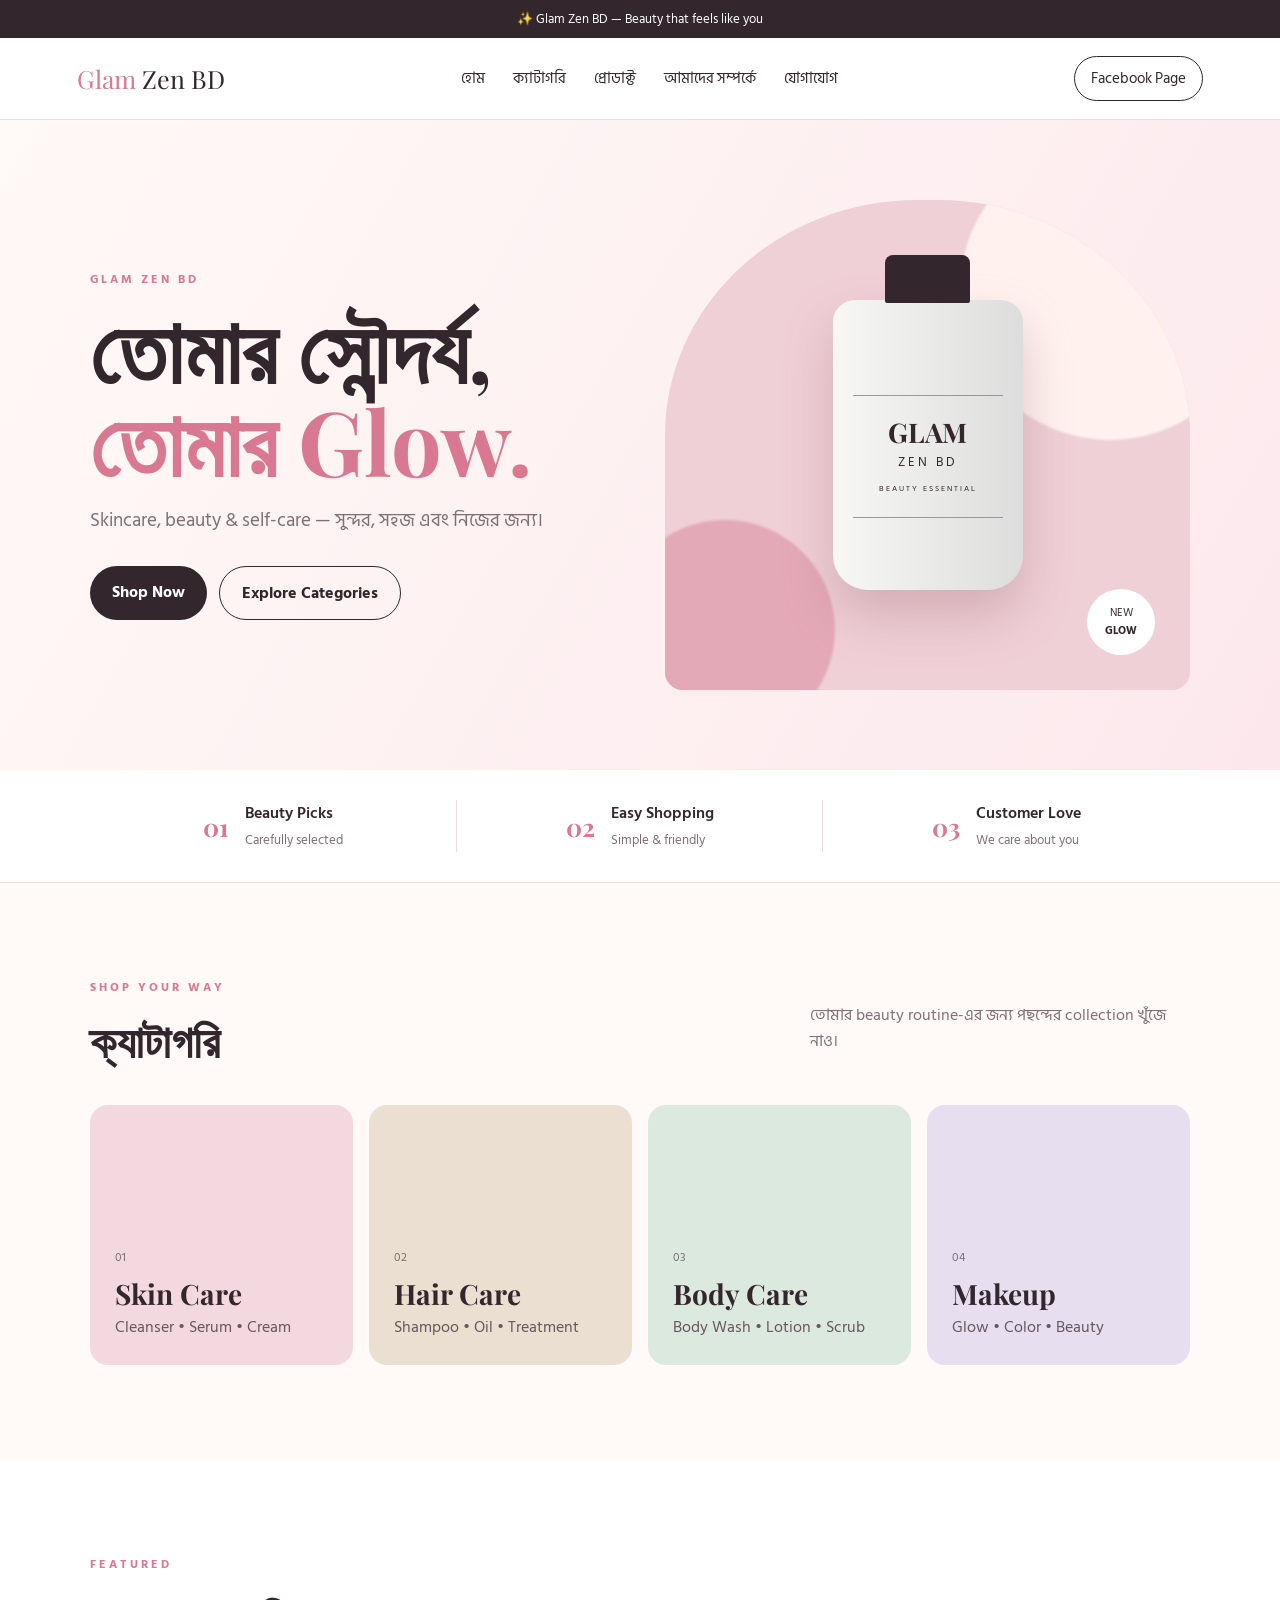
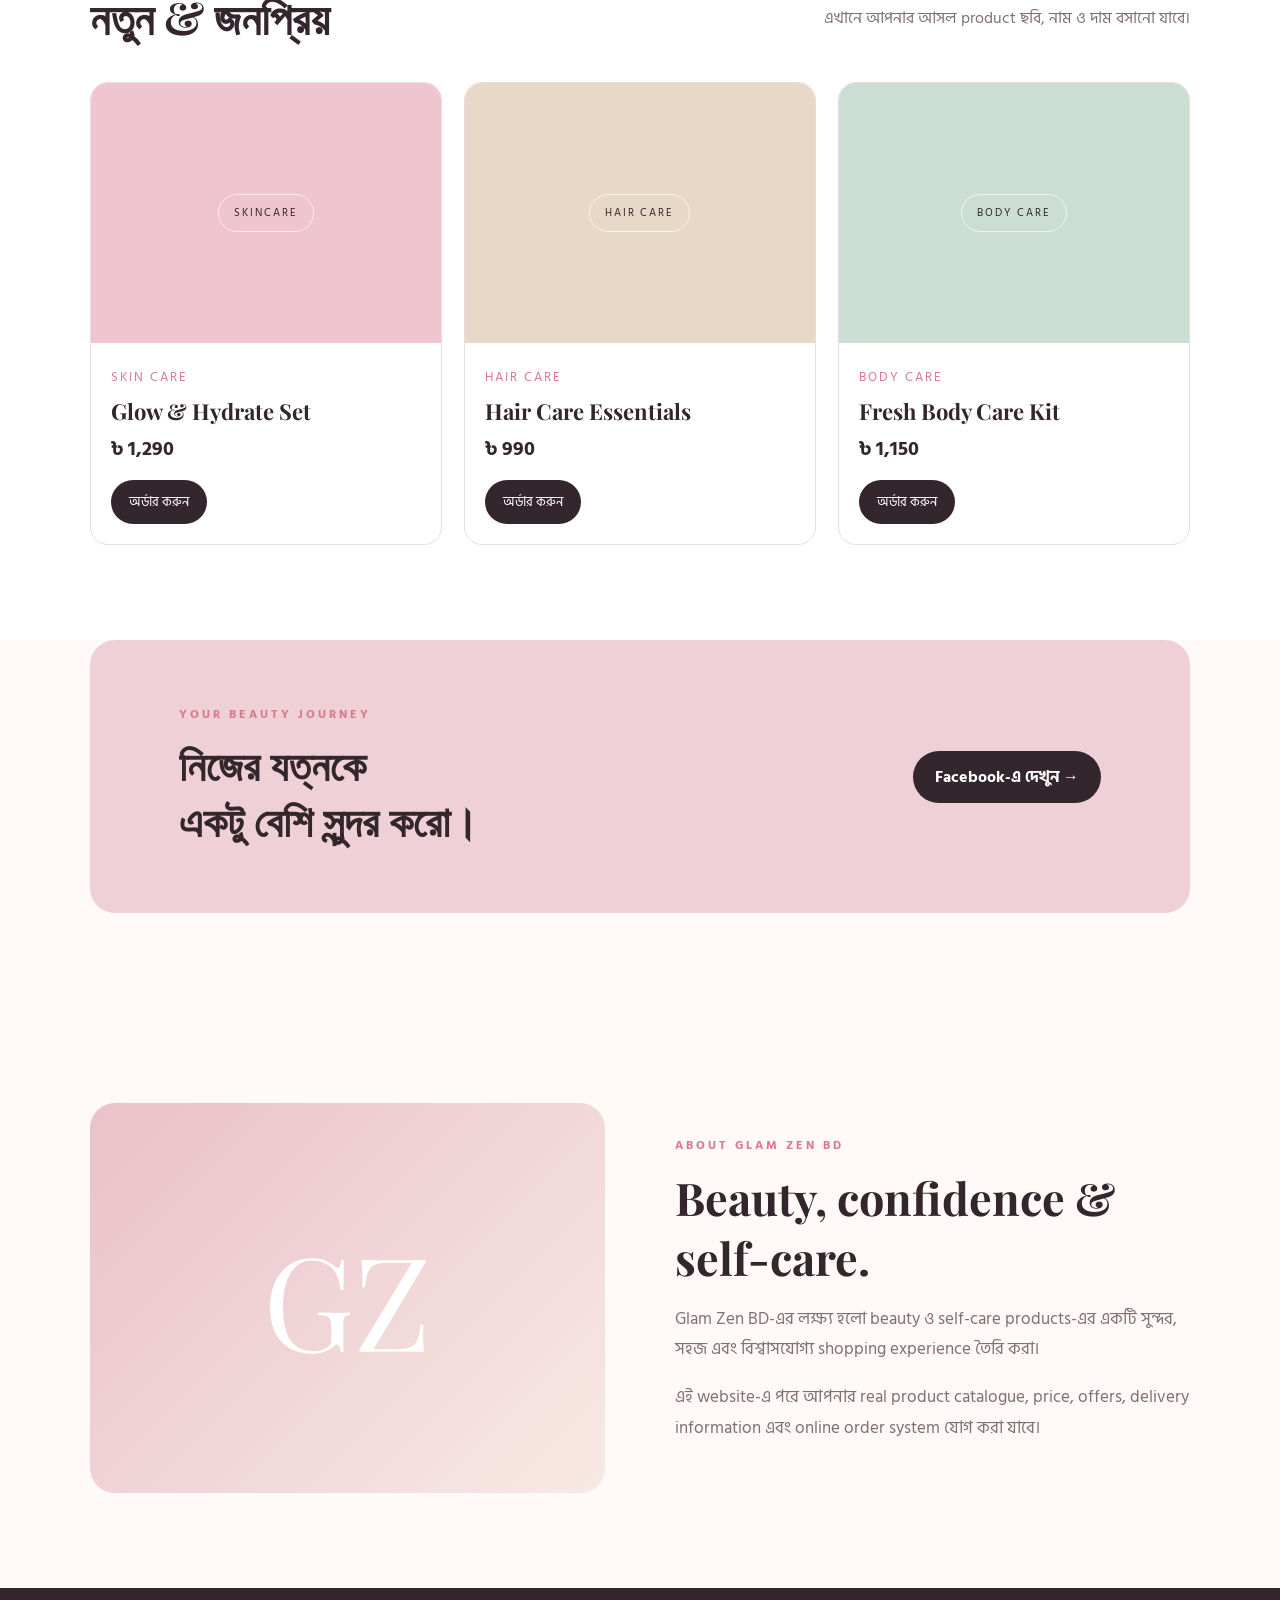
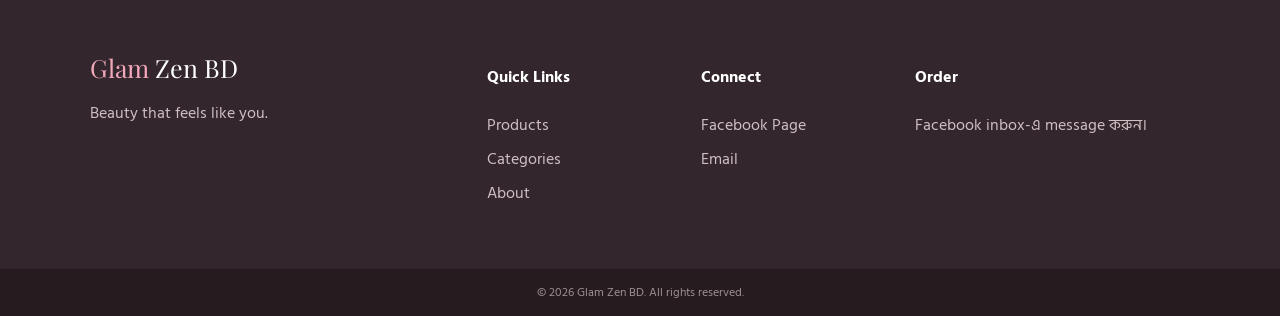
==== index.html @ 757be7c4 "Add files via upload" ====
<!doctype html>
<html lang="bn">
<head>
  <meta charset="utf-8">
  <meta name="viewport" content="width=device-width,initial-scale=1">
  <title>Glam Zen BD — Beauty & Skincare</title>
  <meta name="description" content="Glam Zen BD — আপনার সৌন্দর্য ও skincare-এর জন্য পছন্দের beauty destination.">
  <link rel="preconnect" href="https://fonts.googleapis.com">
  <link rel="preconnect" href="https://fonts.gstatic.com" crossorigin>
  <link href="https://fonts.googleapis.com/css2?family=Hind+Siliguri:wght@400;500;600;700&family=Playfair+Display:wght@600;700&display=swap" rel="stylesheet">
  <link rel="stylesheet" href="styles.css">
</head>
<body>
  <div class="topbar">✨ Glam Zen BD — Beauty that feels like you</div>

  <header class="header">
    <a class="logo" href="#"><span>Glam</span> Zen BD</a>
    <nav>
      <a href="#home">হোম</a>
      <a href="#categories">ক্যাটাগরি</a>
      <a href="#products">প্রোডাক্ট</a>
      <a href="#about">আমাদের সম্পর্কে</a>
      <a href="#contact">যোগাযোগ</a>
    </nav>
    <a class="fb-btn" href="https://www.facebook.com/share/19KVYgXFED/" target="_blank" rel="noopener">Facebook Page</a>
  </header>

  <main id="home">
    <section class="hero">
      <div class="hero-copy">
        <p class="eyebrow">GLAM ZEN BD</p>
        <h1>তোমার সৌন্দর্য,<br><em>তোমার Glow.</em></h1>
        <p class="lead">Skincare, beauty & self-care — সুন্দর, সহজ এবং নিজের জন্য।</p>
        <div class="actions">
          <a class="primary" href="#products">Shop Now</a>
          <a class="secondary" href="#categories">Explore Categories</a>
        </div>
      </div>
      <div class="hero-card">
        <div class="orb orb1"></div><div class="orb orb2"></div>
        <div class="bottle">
          <div class="cap"></div>
          <div class="label"><b>GLAM</b><small>ZEN BD</small><span>BEAUTY ESSENTIAL</span></div>
        </div>
        <div class="hero-tag">NEW<br><b>GLOW</b></div>
      </div>
    </section>

    <section class="trust">
      <div><b>01</b><span>Beauty Picks<br><small>Carefully selected</small></span></div>
      <div><b>02</b><span>Easy Shopping<br><small>Simple & friendly</small></span></div>
      <div><b>03</b><span>Customer Love<br><small>We care about you</small></span></div>
    </section>

    <section id="categories" class="section">
      <div class="section-head">
        <div><p class="eyebrow">SHOP YOUR WAY</p><h2>ক্যাটাগরি</h2></div>
        <p>তোমার beauty routine-এর জন্য পছন্দের collection খুঁজে নাও।</p>
      </div>
      <div class="category-grid">
        <a class="category c1" href="#products"><span>01</span><h3>Skin Care</h3><p>Cleanser • Serum • Cream</p></a>
        <a class="category c2" href="#products"><span>02</span><h3>Hair Care</h3><p>Shampoo • Oil • Treatment</p></a>
        <a class="category c3" href="#products"><span>03</span><h3>Body Care</h3><p>Body Wash • Lotion • Scrub</p></a>
        <a class="category c4" href="#products"><span>04</span><h3>Makeup</h3><p>Glow • Color • Beauty</p></a>
      </div>
    </section>

    <section id="products" class="section products">
      <div class="section-head">
        <div><p class="eyebrow">FEATURED</p><h2>নতুন & জনপ্রিয়</h2></div>
        <p>এখানে আপনার আসল product ছবি, নাম ও দাম বসানো যাবে।</p>
      </div>
      <div class="product-grid">
        <article class="product"><div class="product-img pink"><span>SKINCARE</span></div><div class="product-info"><small>SKIN CARE</small><h3>Glow & Hydrate Set</h3><p>৳ 1,290</p><button onclick="order('Glow & Hydrate Set')">অর্ডার করুন</button></div></article>
        <article class="product"><div class="product-img beige"><span>HAIR CARE</span></div><div class="product-info"><small>HAIR CARE</small><h3>Hair Care Essentials</h3><p>৳ 990</p><button onclick="order('Hair Care Essentials')">অর্ডার করুন</button></div></article>
        <article class="product"><div class="product-img green"><span>BODY CARE</span></div><div class="product-info"><small>BODY CARE</small><h3>Fresh Body Care Kit</h3><p>৳ 1,150</p><button onclick="order('Fresh Body Care Kit')">অর্ডার করুন</button></div></article>
      </div>
    </section>

    <section class="banner">
      <div><p class="eyebrow">YOUR BEAUTY JOURNEY</p><h2>নিজের যত্নকে<br>একটু বেশি সুন্দর করো।</h2></div>
      <a class="primary" href="https://www.facebook.com/share/19KVYgXFED/" target="_blank" rel="noopener">Facebook-এ দেখুন →</a>
    </section>

    <section id="about" class="about section">
      <div class="about-art"><div>GZ</div></div>
      <div><p class="eyebrow">ABOUT GLAM ZEN BD</p><h2>Beauty, confidence & self-care.</h2><p>Glam Zen BD-এর লক্ষ্য হলো beauty ও self-care products-এর একটি সুন্দর, সহজ এবং বিশ্বাসযোগ্য shopping experience তৈরি করা।</p><p>এই website-এ পরে আপনার real product catalogue, price, offers, delivery information এবং online order system যোগ করা যাবে।</p></div>
    </section>
  </main>

  <footer id="contact">
    <div><a class="logo" href="#"><span>Glam</span> Zen BD</a><p>Beauty that feels like you.</p></div>
    <div><h4>Quick Links</h4><a href="#products">Products</a><a href="#categories">Categories</a><a href="#about">About</a></div>
    <div><h4>Connect</h4><a href="https://www.facebook.com/share/19KVYgXFED/" target="_blank" rel="noopener">Facebook Page</a><a href="mailto:hello@glamzenbd.com">Email</a></div>
    <div><h4>Order</h4><p>Facebook inbox-এ message করুন।</p></div>
  </footer>
  <div class="copyright">© 2026 Glam Zen BD. All rights reserved.</div>
  <script src="script.js"></script>
</body>
</html>
---- styles.css ----
:root{--ink:#33262c;--muted:#806f76;--cream:#fff9f7;--pink:#f4c9d2;--rose:#d87991;--line:#eadcdf;--white:#fff}*{box-sizing:border-box}html{scroll-behavior:smooth}body{margin:0;color:var(--ink);background:var(--cream);font-family:"Hind Siliguri",sans-serif}.topbar{background:#33262c;color:#fff;text-align:center;padding:8px;font-size:13px}.header{height:82px;display:flex;align-items:center;justify-content:space-between;padding:0 6%;background:#fff;border-bottom:1px solid var(--line);position:sticky;top:0;z-index:10}.logo{font-family:"Playfair Display",serif;font-size:25px;text-decoration:none;color:var(--ink)}.logo span{color:var(--rose)}nav{display:flex;gap:28px}nav a,.header .fb-btn{color:var(--ink);text-decoration:none;font-size:15px}.fb-btn{border:1px solid var(--ink);padding:9px 16px;border-radius:30px}.hero{min-height:650px;padding:70px 7%;display:grid;grid-template-columns:1fr 1fr;align-items:center;gap:50px;background:linear-gradient(120deg,#fff9f7,#fce8ec)}.eyebrow{letter-spacing:3px;font-size:12px;font-weight:700;color:var(--rose);margin:0 0 12px}.hero h1{font-family:"Playfair Display",serif;font-size:clamp(50px,7vw,90px);line-height:1.03;margin:0}.hero h1 em{color:var(--rose);font-style:normal}.lead{font-size:19px;color:var(--muted);max-width:500px}.actions{display:flex;gap:12px;margin-top:30px}.primary,.secondary{display:inline-block;padding:13px 22px;border-radius:30px;text-decoration:none;font-weight:700}.primary{background:var(--ink);color:#fff}.secondary{border:1px solid var(--ink);color:var(--ink)}.hero-card{height:490px;border-radius:48% 48% 18px 18px;background:#efd0d6;position:relative;overflow:hidden;display:flex;align-items:center;justify-content:center}.orb{position:absolute;border-radius:50%;filter:blur(1px)}.orb1{width:300px;height:300px;background:#fff2ee;top:-60px;right:-70px}.orb2{width:220px;height:220px;background:#e4a9b7;bottom:-50px;left:-50px}.bottle{width:190px;height:290px;border-radius:22px 22px 35px 35px;background:linear-gradient(90deg,#f7f7f4,#ddd);box-shadow:0 25px 50px #9c687155;position:relative;z-index:2}.cap{width:85px;height:48px;background:#33262c;border-radius:8px 8px 2px 2px;position:absolute;top:-45px;left:52px}.label{position:absolute;left:20px;right:20px;top:95px;text-align:center;border-top:1px solid #999;border-bottom:1px solid #999;padding:18px 5px}.label b{font-family:"Playfair Display";font-size:27px}.label small{display:block;letter-spacing:3px}.label span{font-size:8px;letter-spacing:2px}.hero-tag{position:absolute;bottom:35px;right:35px;background:#fff;padding:15px 18px;border-radius:50%;font-size:11px;text-align:center;z-index:3}.trust{display:grid;grid-template-columns:repeat(3,1fr);padding:30px 7%;background:#fff;border-bottom:1px solid var(--line)}.trust>div{display:flex;gap:16px;align-items:center;justify-content:center;border-right:1px solid var(--line)}.trust>div:last-child{border:0}.trust b{font-family:"Playfair Display";font-size:25px;color:var(--rose)}.trust span{font-weight:600}.trust small{color:var(--muted);font-weight:400}.section{padding:95px 7%}.section-head{display:flex;justify-content:space-between;align-items:end;margin-bottom:35px}.section-head h2,.about h2,.banner h2{font-family:"Playfair Display",serif;font-size:45px;margin:0}.section-head>p{max-width:380px;color:var(--muted)}.category-grid{display:grid;grid-template-columns:repeat(4,1fr);gap:16px}.category{height:260px;padding:25px;text-decoration:none;color:var(--ink);display:flex;flex-direction:column;justify-content:end;border-radius:18px;overflow:hidden}.category span{font-size:12px;opacity:.6}.category h3{font-family:"Playfair Display";font-size:28px;margin:8px 0 2px}.category p{margin:0;color:#66575d}.c1{background:#f4d8df}.c2{background:#eadfd1}.c3{background:#dce9df}.c4{background:#e7dff0}.products{background:#fff}.product-grid{display:grid;grid-template-columns:repeat(3,1fr);gap:22px}.product{border:1px solid var(--line);border-radius:18px;overflow:hidden;background:#fff}.product-img{height:260px;display:flex;align-items:center;justify-content:center}.product-img span{border:1px solid #ffffffaa;padding:9px 15px;border-radius:30px;letter-spacing:2px;font-size:11px}.pink{background:#efc5cf}.beige{background:#e7d8c7}.green{background:#cbded3}.product-info{padding:20px}.product-info small{color:var(--rose);letter-spacing:2px}.product-info h3{font-family:"Playfair Display";font-size:22px;margin:7px 0}.product-info p{font-size:20px;font-weight:700;margin:5px 0 15px}.product button{border:0;background:var(--ink);color:#fff;padding:11px 18px;border-radius:25px;cursor:pointer;font-family:inherit}.banner{margin:0 7% 95px;padding:65px 7%;border-radius:25px;background:#efd0d6;display:flex;align-items:center;justify-content:space-between}.banner h2{font-size:42px}.about{display:grid;grid-template-columns:1fr 1fr;gap:70px;align-items:center}.about-art{height:390px;border-radius:25px;background:linear-gradient(135deg,#e9c1ca,#f8e9e4);display:grid;place-items:center}.about-art div{font-family:"Playfair Display";font-size:130px;color:#fff}.about p:not(.eyebrow){color:var(--muted);font-size:17px;line-height:1.8}footer{background:#33262c;color:#fff;padding:55px 7%;display:grid;grid-template-columns:2fr 1fr 1fr 1.5fr;gap:30px}footer .logo{color:#fff}footer .logo span{color:#f2a9ba}footer p{color:#cdbfc4}footer a{display:block;color:#cdbfc4;text-decoration:none;margin:8px 0}.copyright{background:#261c20;color:#9d8e94;text-align:center;padding:14px;font-size:12px}@media(max-width:850px){nav{display:none}.header{padding:0 5%}.hero{grid-template-columns:1fr;padding:55px 6%}.hero-card{height:360px}.trust{grid-template-columns:1fr;gap:18px}.trust>div{border:0}.category-grid{grid-template-columns:1fr 1fr}.product-grid,.about{grid-template-columns:1fr}.section{padding:65px 6%}.section-head,.banner{display:block}.banner .primary{margin-top:25px}footer{grid-template-columns:1fr 1fr}.fb-btn{font-size:12px;padding:7px 11px}.hero h1{font-size:56px}}@media(max-width:500px){.category-grid{grid-template-columns:1fr}.hero-card{height:320px}.bottle{transform:scale(.8)}footer{grid-template-columns:1fr}.section-head h2{font-size:36px}}
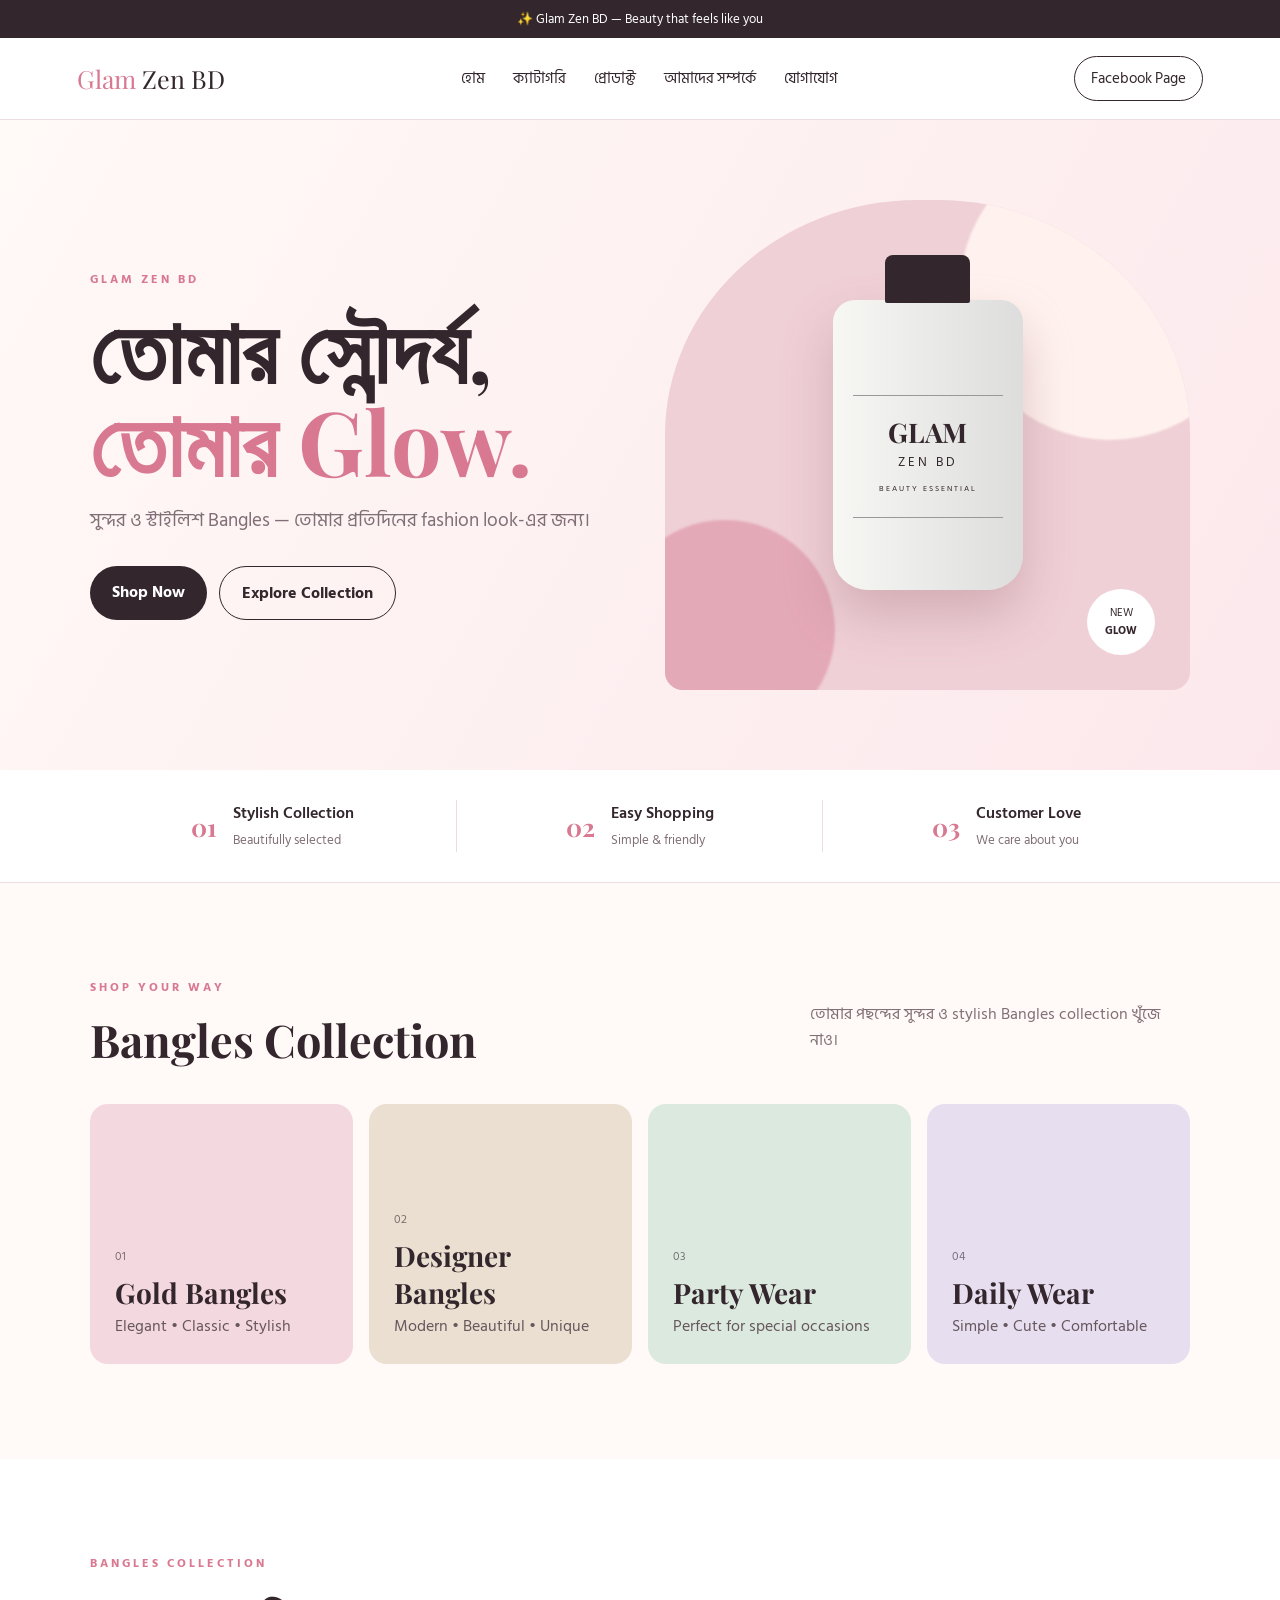
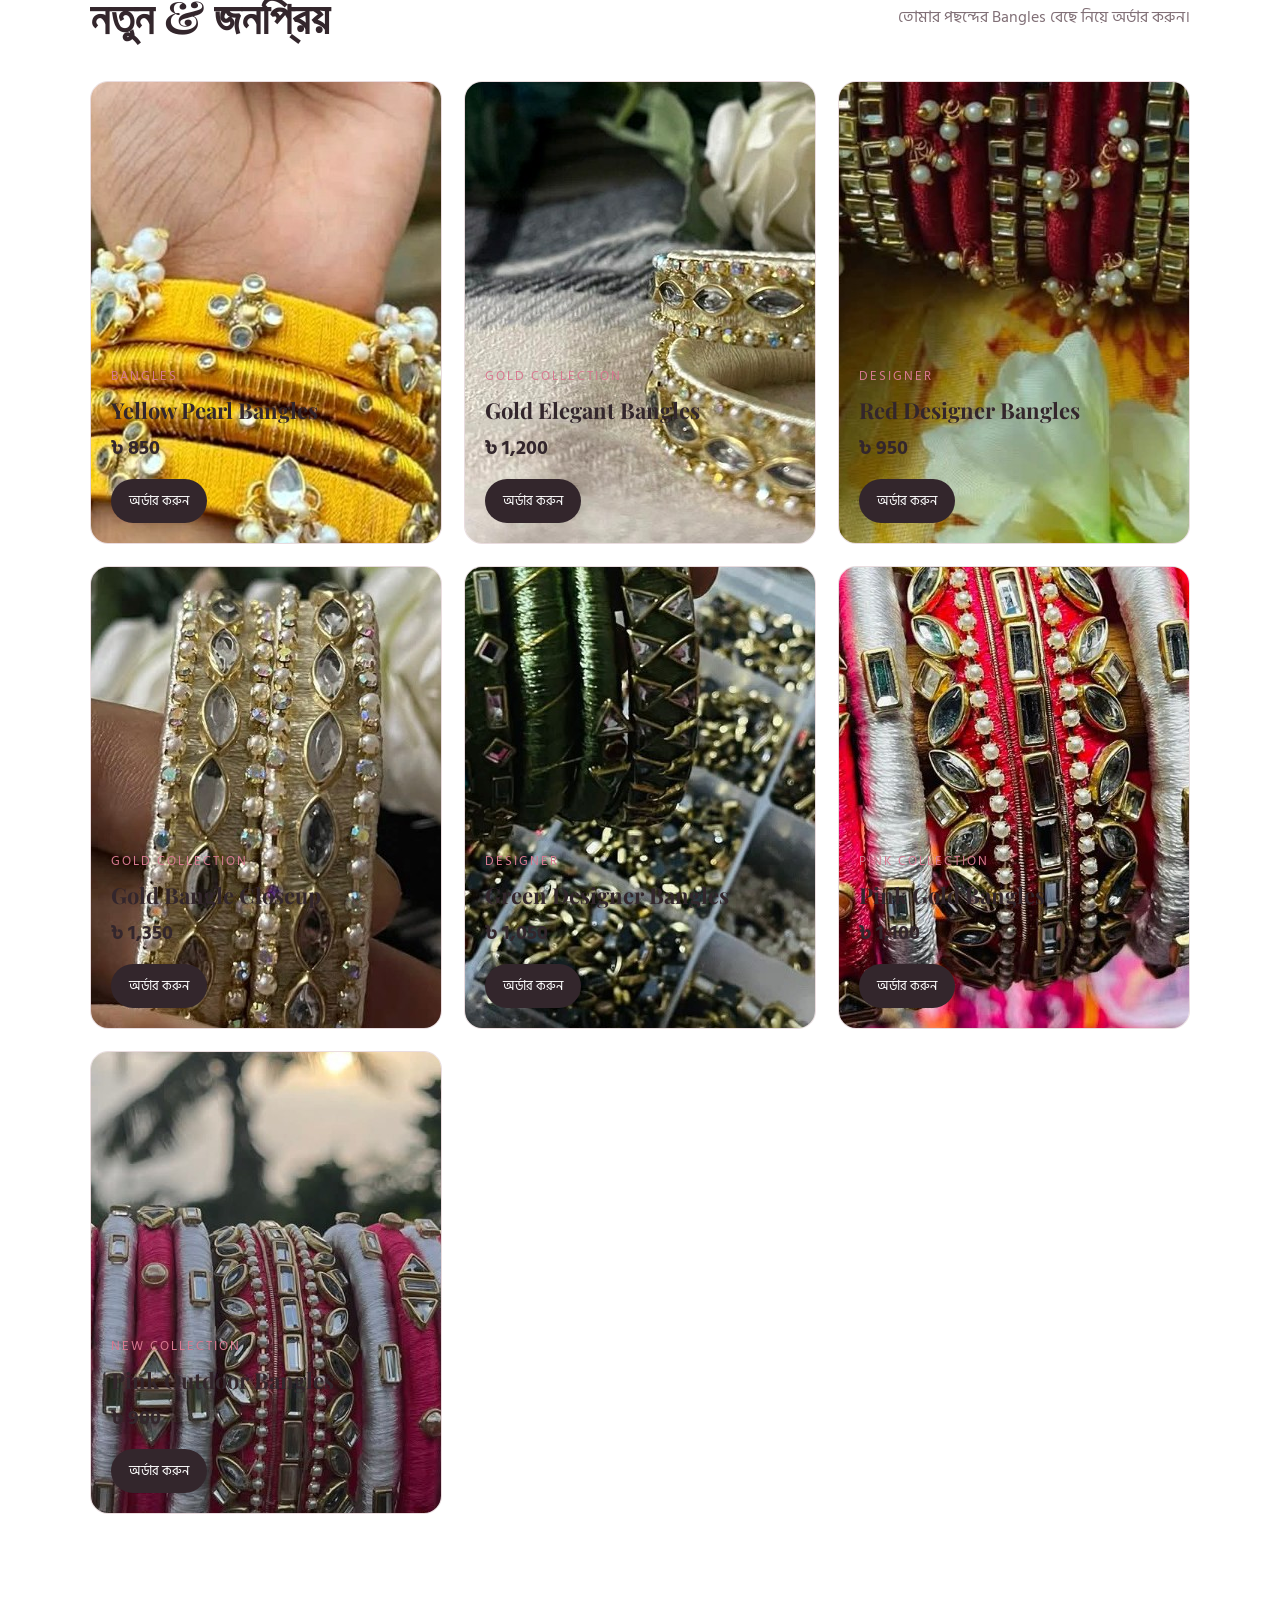
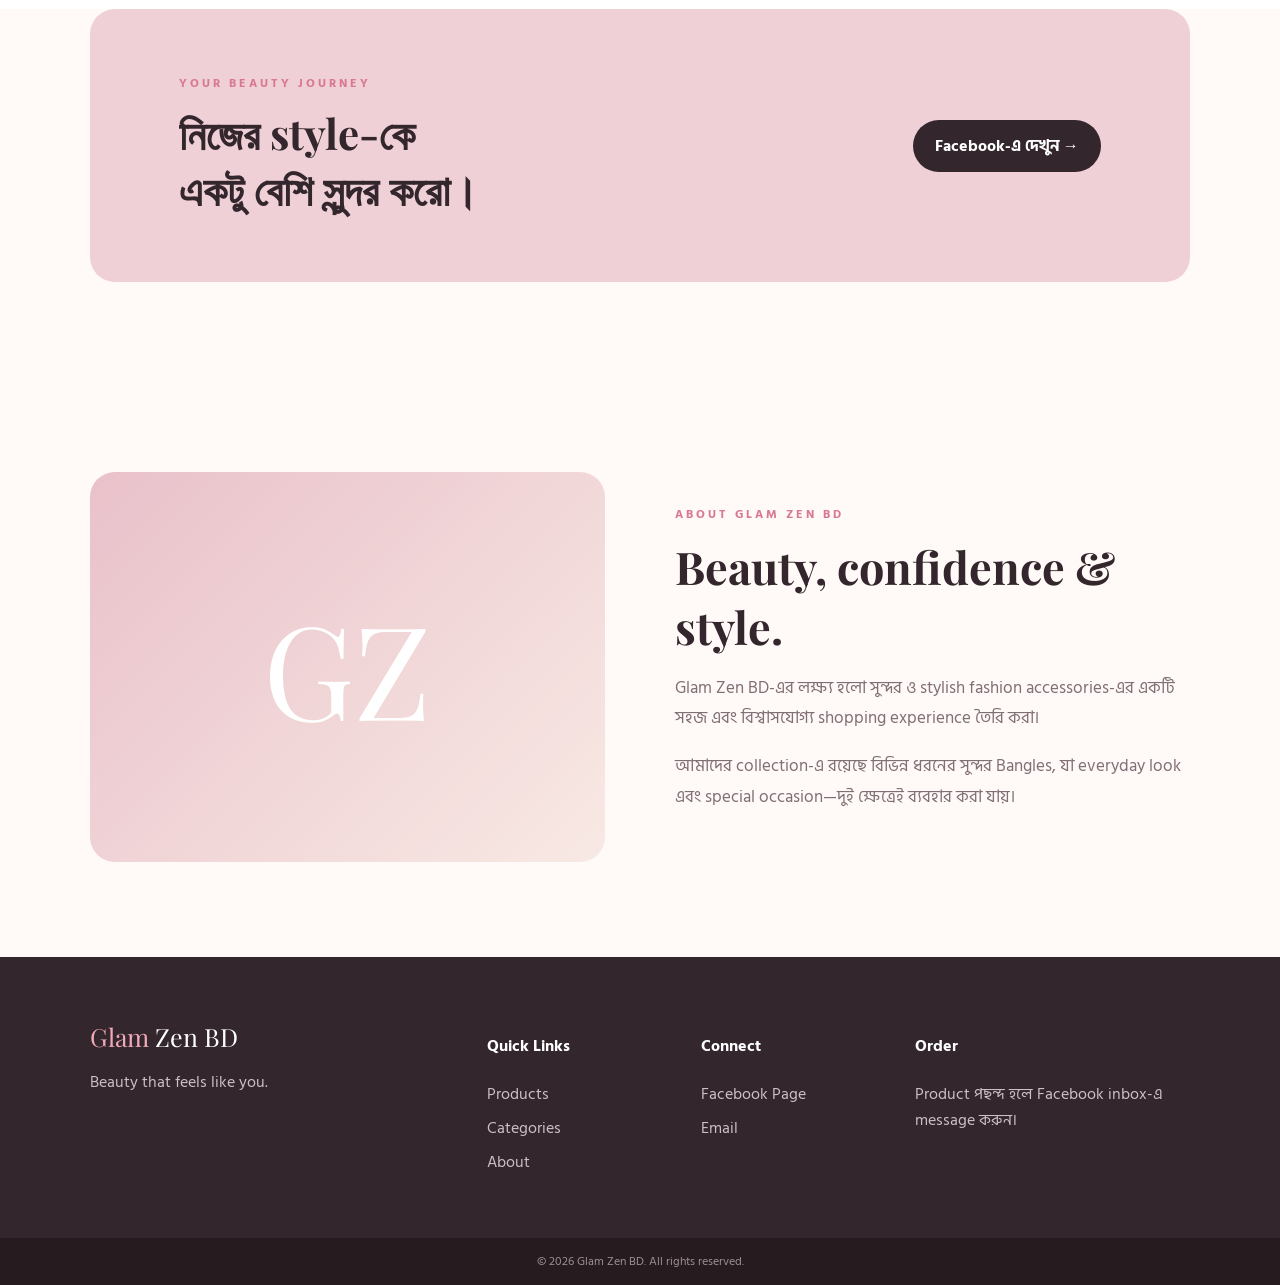
==== commit 567fa007: "Update index.html Add Bangles products" ====
--- a/index.html
+++ b/index.html
@@ -3,18 +3,31 @@
 <head>
   <meta charset="utf-8">
   <meta name="viewport" content="width=device-width,initial-scale=1">
-  <title>Glam Zen BD — Beauty & Skincare</title>
-  <meta name="description" content="Glam Zen BD — আপনার সৌন্দর্য ও skincare-এর জন্য পছন্দের beauty destination.">
+
+  <title>Glam Zen BD — Bangles Collection</title>
+
+  <meta name="description" content="Glam Zen BD — সুন্দর ও স্টাইলিশ Bangles collection.">
+
   <link rel="preconnect" href="https://fonts.googleapis.com">
   <link rel="preconnect" href="https://fonts.gstatic.com" crossorigin>
+
   <link href="https://fonts.googleapis.com/css2?family=Hind+Siliguri:wght@400;500;600;700&family=Playfair+Display:wght@600;700&display=swap" rel="stylesheet">
+
   <link rel="stylesheet" href="styles.css">
 </head>
+
 <body>
-  <div class="topbar">✨ Glam Zen BD — Beauty that feels like you</div>
+
+  <div class="topbar">
+    ✨ Glam Zen BD — Beauty that feels like you
+  </div>
 
   <header class="header">
-    <a class="logo" href="#"><span>Glam</span> Zen BD</a>
+
+    <a class="logo" href="#home">
+      <span>Glam</span> Zen BD
+    </a>
+
     <nav>
       <a href="#home">হোম</a>
       <a href="#categories">ক্যাটাগরি</a>
@@ -22,79 +35,579 @@
       <a href="#about">আমাদের সম্পর্কে</a>
       <a href="#contact">যোগাযোগ</a>
     </nav>
-    <a class="fb-btn" href="https://www.facebook.com/share/19KVYgXFED/" target="_blank" rel="noopener">Facebook Page</a>
+
+    <a
+      class="fb-btn"
+      href="https://www.facebook.com/share/19KVYgXFED/"
+      target="_blank"
+      rel="noopener">
+      Facebook Page
+    </a>
+
   </header>
 
+
   <main id="home">
+
+    <!-- HERO -->
+
     <section class="hero">
+
       <div class="hero-copy">
-        <p class="eyebrow">GLAM ZEN BD</p>
-        <h1>তোমার সৌন্দর্য,<br><em>তোমার Glow.</em></h1>
-        <p class="lead">Skincare, beauty & self-care — সুন্দর, সহজ এবং নিজের জন্য।</p>
+
+        <p class="eyebrow">
+          GLAM ZEN BD
+        </p>
+
+        <h1>
+          তোমার সৌন্দর্য,<br>
+          <em>তোমার Glow.</em>
+        </h1>
+
+        <p class="lead">
+          সুন্দর ও স্টাইলিশ Bangles — তোমার প্রতিদিনের
+          fashion look-এর জন্য।
+        </p>
+
         <div class="actions">
-          <a class="primary" href="#products">Shop Now</a>
-          <a class="secondary" href="#categories">Explore Categories</a>
+
+          <a class="primary" href="#products">
+            Shop Now
+          </a>
+
+          <a class="secondary" href="#categories">
+            Explore Collection
+          </a>
+
         </div>
-      </div>
+
+      </div>
+
+
       <div class="hero-card">
-        <div class="orb orb1"></div><div class="orb orb2"></div>
+
+        <div class="orb orb1"></div>
+        <div class="orb orb2"></div>
+
         <div class="bottle">
+
           <div class="cap"></div>
-          <div class="label"><b>GLAM</b><small>ZEN BD</small><span>BEAUTY ESSENTIAL</span></div>
+
+          <div class="label">
+            <b>GLAM</b>
+            <small>ZEN BD</small>
+            <span>BEAUTY ESSENTIAL</span>
+          </div>
+
         </div>
-        <div class="hero-tag">NEW<br><b>GLOW</b></div>
-      </div>
+
+        <div class="hero-tag">
+          NEW<br>
+          <b>GLOW</b>
+        </div>
+
+      </div>
+
     </section>
 
+
+    <!-- TRUST -->
+
     <section class="trust">
-      <div><b>01</b><span>Beauty Picks<br><small>Carefully selected</small></span></div>
-      <div><b>02</b><span>Easy Shopping<br><small>Simple & friendly</small></span></div>
-      <div><b>03</b><span>Customer Love<br><small>We care about you</small></span></div>
+
+      <div>
+        <b>01</b>
+        <span>
+          Stylish Collection<br>
+          <small>Beautifully selected</small>
+        </span>
+      </div>
+
+      <div>
+        <b>02</b>
+        <span>
+          Easy Shopping<br>
+          <small>Simple & friendly</small>
+        </span>
+      </div>
+
+      <div>
+        <b>03</b>
+        <span>
+          Customer Love<br>
+          <small>We care about you</small>
+        </span>
+      </div>
+
     </section>
 
+
+    <!-- CATEGORIES -->
+
     <section id="categories" class="section">
+
       <div class="section-head">
-        <div><p class="eyebrow">SHOP YOUR WAY</p><h2>ক্যাটাগরি</h2></div>
-        <p>তোমার beauty routine-এর জন্য পছন্দের collection খুঁজে নাও।</p>
-      </div>
+
+        <div>
+          <p class="eyebrow">
+            SHOP YOUR WAY
+          </p>
+
+          <h2>
+            Bangles Collection
+          </h2>
+        </div>
+
+        <p>
+          তোমার পছন্দের সুন্দর ও stylish Bangles
+          collection খুঁজে নাও।
+        </p>
+
+      </div>
+
+
       <div class="category-grid">
-        <a class="category c1" href="#products"><span>01</span><h3>Skin Care</h3><p>Cleanser • Serum • Cream</p></a>
-        <a class="category c2" href="#products"><span>02</span><h3>Hair Care</h3><p>Shampoo • Oil • Treatment</p></a>
-        <a class="category c3" href="#products"><span>03</span><h3>Body Care</h3><p>Body Wash • Lotion • Scrub</p></a>
-        <a class="category c4" href="#products"><span>04</span><h3>Makeup</h3><p>Glow • Color • Beauty</p></a>
-      </div>
+
+        <a class="category c1" href="#products">
+          <span>01</span>
+          <h3>Gold Bangles</h3>
+          <p>Elegant • Classic • Stylish</p>
+        </a>
+
+        <a class="category c2" href="#products">
+          <span>02</span>
+          <h3>Designer Bangles</h3>
+          <p>Modern • Beautiful • Unique</p>
+        </a>
+
+        <a class="category c3" href="#products">
+          <span>03</span>
+          <h3>Party Wear</h3>
+          <p>Perfect for special occasions</p>
+        </a>
+
+        <a class="category c4" href="#products">
+          <span>04</span>
+          <h3>Daily Wear</h3>
+          <p>Simple • Cute • Comfortable</p>
+        </a>
+
+      </div>
+
     </section>
 
+
+    <!-- PRODUCTS -->
+
     <section id="products" class="section products">
+
       <div class="section-head">
-        <div><p class="eyebrow">FEATURED</p><h2>নতুন & জনপ্রিয়</h2></div>
-        <p>এখানে আপনার আসল product ছবি, নাম ও দাম বসানো যাবে।</p>
-      </div>
+
+        <div>
+          <p class="eyebrow">
+            BANGLES COLLECTION
+          </p>
+
+          <h2>
+            নতুন & জনপ্রিয়
+          </h2>
+        </div>
+
+        <p>
+          তোমার পছন্দের Bangles বেছে নিয়ে
+          অর্ডার করুন।
+        </p>
+
+      </div>
+
+
       <div class="product-grid">
-        <article class="product"><div class="product-img pink"><span>SKINCARE</span></div><div class="product-info"><small>SKIN CARE</small><h3>Glow & Hydrate Set</h3><p>৳ 1,290</p><button onclick="order('Glow & Hydrate Set')">অর্ডার করুন</button></div></article>
-        <article class="product"><div class="product-img beige"><span>HAIR CARE</span></div><div class="product-info"><small>HAIR CARE</small><h3>Hair Care Essentials</h3><p>৳ 990</p><button onclick="order('Hair Care Essentials')">অর্ডার করুন</button></div></article>
-        <article class="product"><div class="product-img green"><span>BODY CARE</span></div><div class="product-info"><small>BODY CARE</small><h3>Fresh Body Care Kit</h3><p>৳ 1,150</p><button onclick="order('Fresh Body Care Kit')">অর্ডার করুন</button></div></article>
-      </div>
+
+
+        <!-- PRODUCT 1 -->
+
+        <article class="product">
+
+          <div class="product-img">
+            <img
+              src="images/yellow-pearl-bangles.jpg"
+              alt="Yellow Pearl Bangles">
+          </div>
+
+          <div class="product-info">
+
+            <small>
+              BANGLES
+            </small>
+
+            <h3>
+              Yellow Pearl Bangles
+            </h3>
+
+            <p>
+              ৳ 850
+            </p>
+
+            <button onclick="order('Yellow Pearl Bangles')">
+              অর্ডার করুন
+            </button>
+
+          </div>
+
+        </article>
+
+
+        <!-- PRODUCT 2 -->
+
+        <article class="product">
+
+          <div class="product-img">
+            <img
+              src="images/gold-elegant-bangles.jpg"
+              alt="Gold Elegant Bangles">
+          </div>
+
+          <div class="product-info">
+
+            <small>
+              GOLD COLLECTION
+            </small>
+
+            <h3>
+              Gold Elegant Bangles
+            </h3>
+
+            <p>
+              ৳ 1,200
+            </p>
+
+            <button onclick="order('Gold Elegant Bangles')">
+              অর্ডার করুন
+            </button>
+
+          </div>
+
+        </article>
+
+
+        <!-- PRODUCT 3 -->
+
+        <article class="product">
+
+          <div class="product-img">
+            <img
+              src="images/red-designer-bangles.jpg"
+              alt="Red Designer Bangles">
+          </div>
+
+          <div class="product-info">
+
+            <small>
+              DESIGNER
+            </small>
+
+            <h3>
+              Red Designer Bangles
+            </h3>
+
+            <p>
+              ৳ 950
+            </p>
+
+            <button onclick="order('Red Designer Bangles')">
+              অর্ডার করুন
+            </button>
+
+          </div>
+
+        </article>
+
+
+        <!-- PRODUCT 4 -->
+
+        <article class="product">
+
+          <div class="product-img">
+            <img
+              src="images/gold-bangle-closeup.jpg"
+              alt="Gold Bangle Closeup">
+          </div>
+
+          <div class="product-info">
+
+            <small>
+              GOLD COLLECTION
+            </small>
+
+            <h3>
+              Gold Bangle Closeup
+            </h3>
+
+            <p>
+              ৳ 1,350
+            </p>
+
+            <button onclick="order('Gold Bangle Closeup')">
+              অর্ডার করুন
+            </button>
+
+          </div>
+
+        </article>
+
+
+        <!-- PRODUCT 5 -->
+
+        <article class="product">
+
+          <div class="product-img">
+            <img
+              src="images/green-designer-bangles.jpg"
+              alt="Green Designer Bangles">
+          </div>
+
+          <div class="product-info">
+
+            <small>
+              DESIGNER
+            </small>
+
+            <h3>
+              Green Designer Bangles
+            </h3>
+
+            <p>
+              ৳ 1,050
+            </p>
+
+            <button onclick="order('Green Designer Bangles')">
+              অর্ডার করুন
+            </button>
+
+          </div>
+
+        </article>
+
+
+        <!-- PRODUCT 6 -->
+
+        <article class="product">
+
+          <div class="product-img">
+            <img
+              src="images/pink-gold-bangles.jpg"
+              alt="Pink Gold Bangles">
+          </div>
+
+          <div class="product-info">
+
+            <small>
+              PINK COLLECTION
+            </small>
+
+            <h3>
+              Pink Gold Bangles
+            </h3>
+
+            <p>
+              ৳ 1,100
+            </p>
+
+            <button onclick="order('Pink Gold Bangles')">
+              অর্ডার করুন
+            </button>
+
+          </div>
+
+        </article>
+
+
+        <!-- PRODUCT 7 -->
+
+        <article class="product">
+
+          <div class="product-img">
+            <img
+              src="images/pink-outdoor-bangles.jpg"
+              alt="Pink Outdoor Bangles">
+          </div>
+
+          <div class="product-info">
+
+            <small>
+              NEW COLLECTION
+            </small>
+
+            <h3>
+              Pink Outdoor Bangles
+            </h3>
+
+            <p>
+              ৳ 900
+            </p>
+
+            <button onclick="order('Pink Outdoor Bangles')">
+              অর্ডার করুন
+            </button>
+
+          </div>
+
+        </article>
+
+
+      </div>
+
     </section>
 
+
+    <!-- BANNER -->
+
     <section class="banner">
-      <div><p class="eyebrow">YOUR BEAUTY JOURNEY</p><h2>নিজের যত্নকে<br>একটু বেশি সুন্দর করো।</h2></div>
-      <a class="primary" href="https://www.facebook.com/share/19KVYgXFED/" target="_blank" rel="noopener">Facebook-এ দেখুন →</a>
+
+      <div>
+
+        <p class="eyebrow">
+          YOUR BEAUTY JOURNEY
+        </p>
+
+        <h2>
+          নিজের style-কে<br>
+          একটু বেশি সুন্দর করো।
+        </h2>
+
+      </div>
+
+      <a
+        class="primary"
+        href="https://www.facebook.com/share/19KVYgXFED/"
+        target="_blank"
+        rel="noopener">
+        Facebook-এ দেখুন →
+      </a>
+
     </section>
 
+
+    <!-- ABOUT -->
+
     <section id="about" class="about section">
-      <div class="about-art"><div>GZ</div></div>
-      <div><p class="eyebrow">ABOUT GLAM ZEN BD</p><h2>Beauty, confidence & self-care.</h2><p>Glam Zen BD-এর লক্ষ্য হলো beauty ও self-care products-এর একটি সুন্দর, সহজ এবং বিশ্বাসযোগ্য shopping experience তৈরি করা।</p><p>এই website-এ পরে আপনার real product catalogue, price, offers, delivery information এবং online order system যোগ করা যাবে।</p></div>
+
+      <div class="about-art">
+        <div>
+          GZ
+        </div>
+      </div>
+
+      <div>
+
+        <p class="eyebrow">
+          ABOUT GLAM ZEN BD
+        </p>
+
+        <h2>
+          Beauty, confidence & style.
+        </h2>
+
+        <p>
+          Glam Zen BD-এর লক্ষ্য হলো সুন্দর ও
+          stylish fashion accessories-এর একটি
+          সহজ এবং বিশ্বাসযোগ্য shopping experience
+          তৈরি করা।
+        </p>
+
+        <p>
+          আমাদের collection-এ রয়েছে বিভিন্ন ধরনের
+          সুন্দর Bangles, যা everyday look এবং
+          special occasion—দুই ক্ষেত্রেই ব্যবহার করা যায়।
+        </p>
+
+      </div>
+
     </section>
+
   </main>
 
+
+  <!-- FOOTER -->
+
   <footer id="contact">
-    <div><a class="logo" href="#"><span>Glam</span> Zen BD</a><p>Beauty that feels like you.</p></div>
-    <div><h4>Quick Links</h4><a href="#products">Products</a><a href="#categories">Categories</a><a href="#about">About</a></div>
-    <div><h4>Connect</h4><a href="https://www.facebook.com/share/19KVYgXFED/" target="_blank" rel="noopener">Facebook Page</a><a href="mailto:hello@glamzenbd.com">Email</a></div>
-    <div><h4>Order</h4><p>Facebook inbox-এ message করুন।</p></div>
+
+    <div>
+
+      <a class="logo" href="#home">
+        <span>Glam</span> Zen BD
+      </a>
+
+      <p>
+        Beauty that feels like you.
+      </p>
+
+    </div>
+
+
+    <div>
+
+      <h4>
+        Quick Links
+      </h4>
+
+      <a href="#products">
+        Products
+      </a>
+
+      <a href="#categories">
+        Categories
+      </a>
+
+      <a href="#about">
+        About
+      </a>
+
+    </div>
+
+
+    <div>
+
+      <h4>
+        Connect
+      </h4>
+
+      <a
+        href="https://www.facebook.com/share/19KVYgXFED/"
+        target="_blank"
+        rel="noopener">
+        Facebook Page
+      </a>
+
+      <a href="mailto:hello@glamzenbd.com">
+        Email
+      </a>
+
+    </div>
+
+
+    <div>
+
+      <h4>
+        Order
+      </h4>
+
+      <p>
+        Product পছন্দ হলে
+        Facebook inbox-এ message করুন।
+      </p>
+
+    </div>
+
   </footer>
-  <div class="copyright">© 2026 Glam Zen BD. All rights reserved.</div>
+
+
+  <div class="copyright">
+    © 2026 Glam Zen BD. All rights reserved.
+  </div>
+
+
   <script src="script.js"></script>
+
 </body>
-</html>+                            </html>
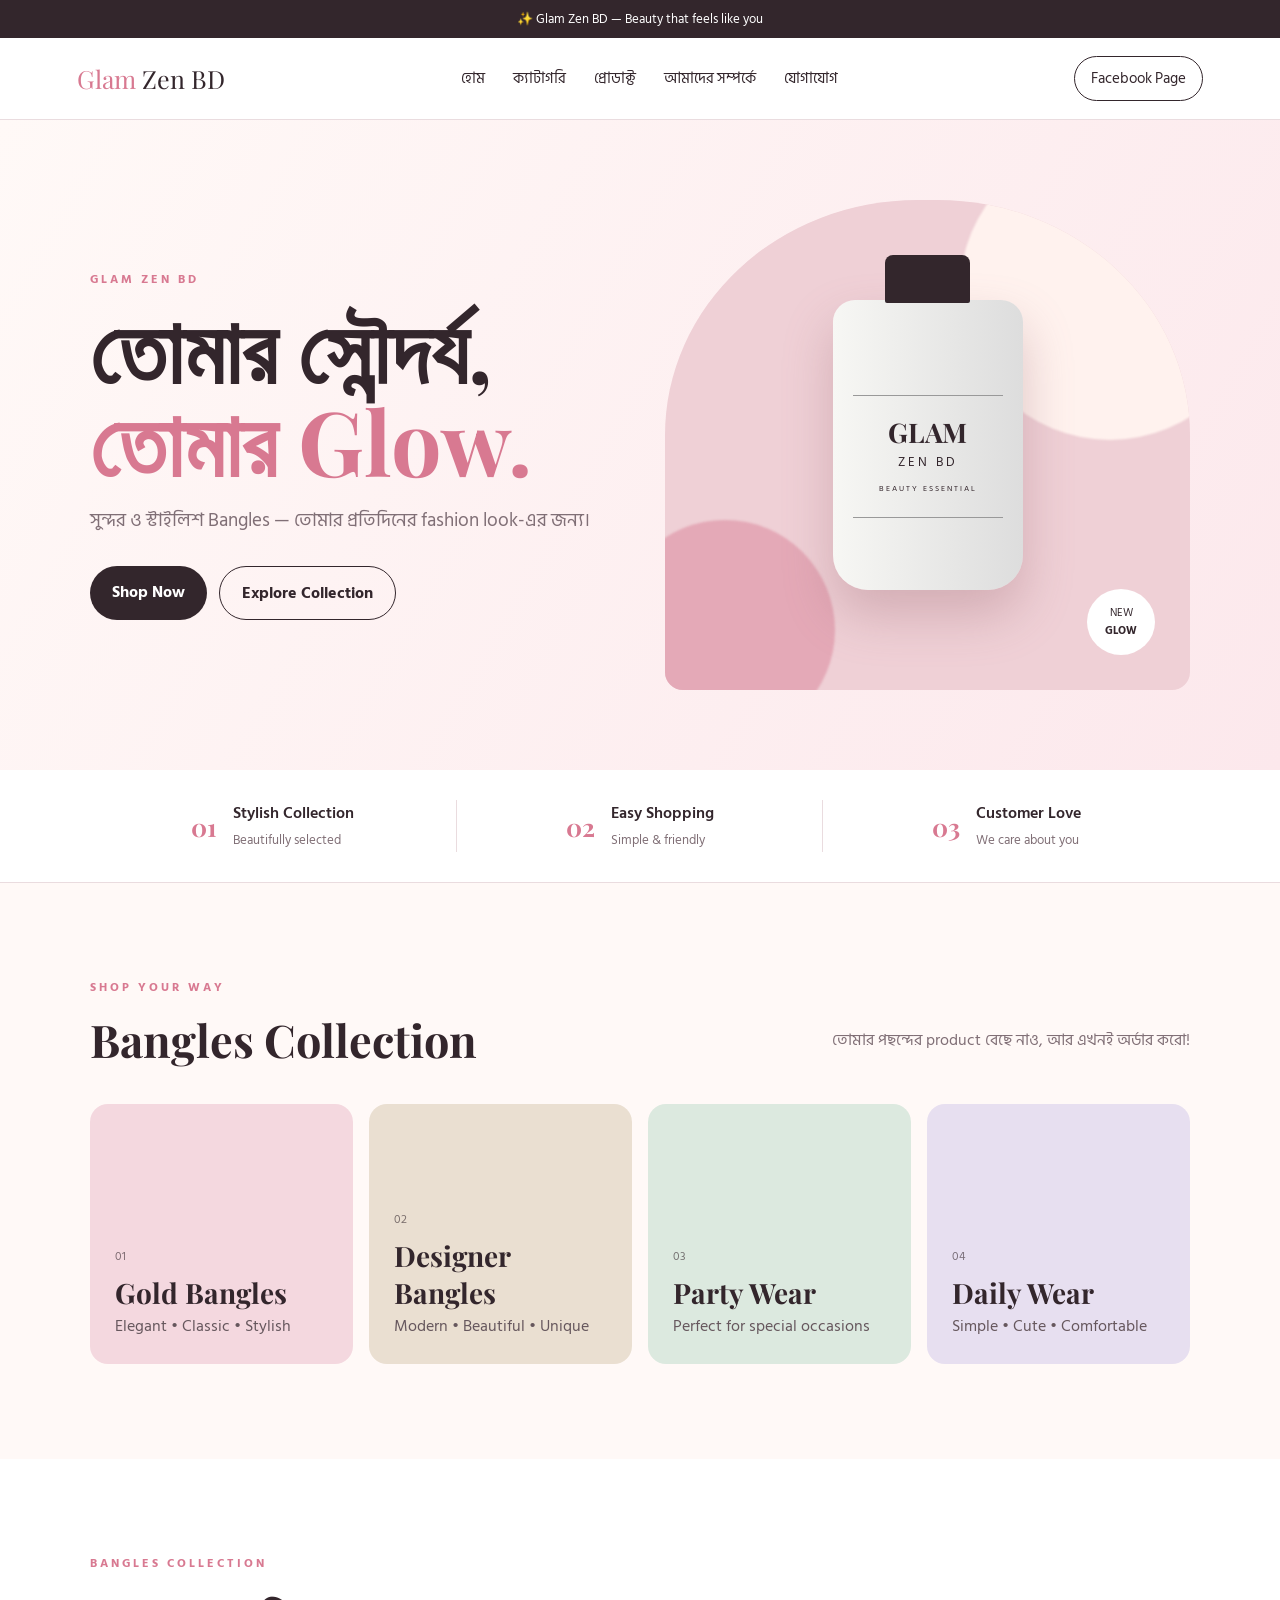
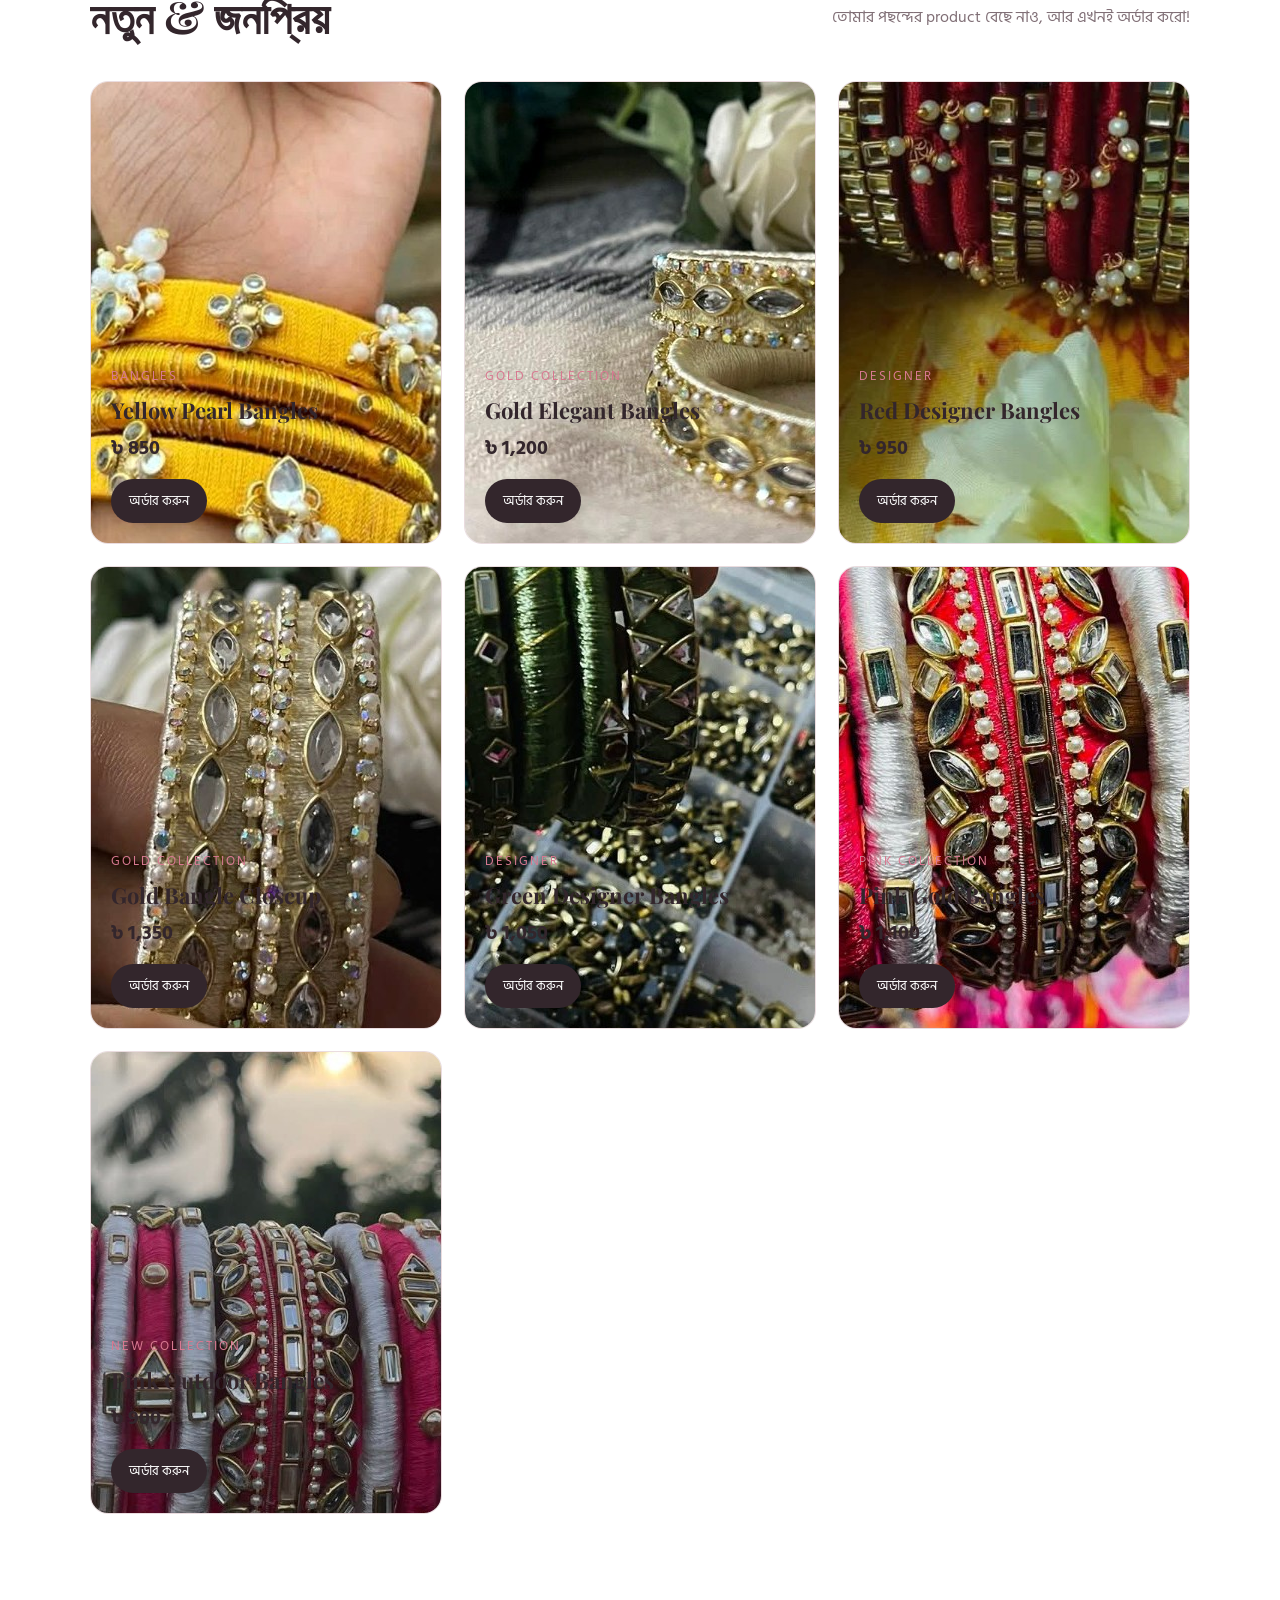
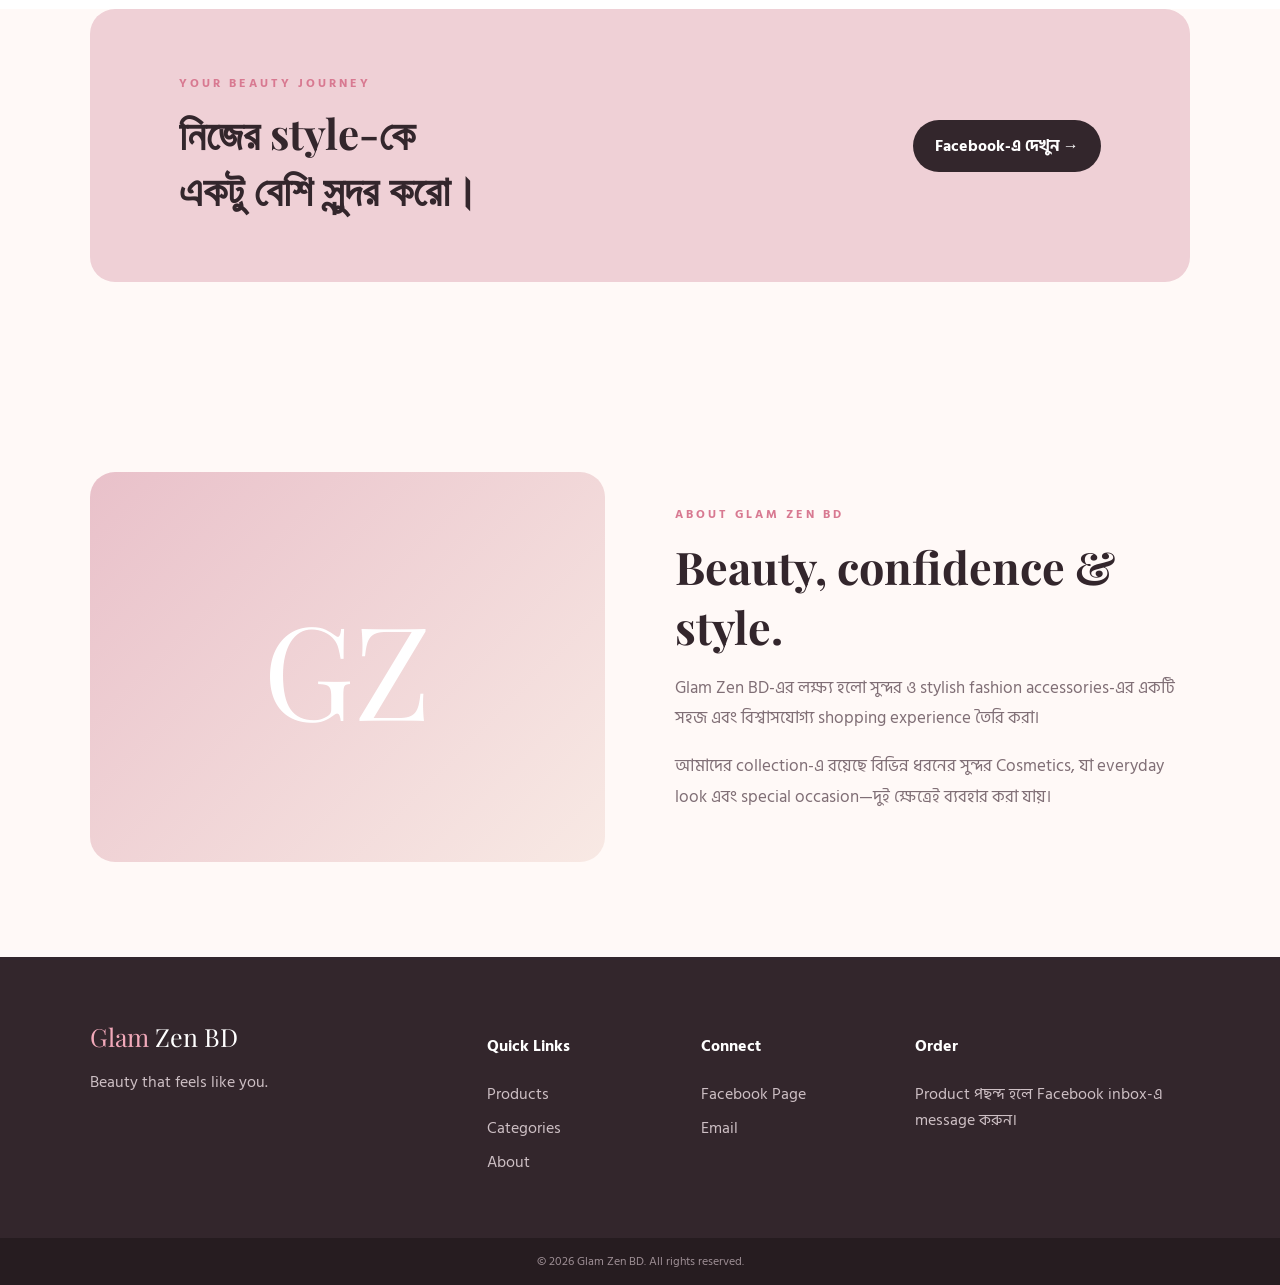
==== commit ee3653a1: "Update index.html Add Products" ====
--- a/index.html
+++ b/index.html
@@ -159,8 +159,7 @@
         </div>
 
         <p>
-          তোমার পছন্দের সুন্দর ও stylish Bangles
-          collection খুঁজে নাও।
+          তোমার পছন্দের product বেছে নাও, আর এখনই অর্ডার করো!
         </p>
 
       </div>
@@ -214,8 +213,7 @@
         </div>
 
         <p>
-          তোমার পছন্দের Bangles বেছে নিয়ে
-          অর্ডার করুন।
+          তোমার পছন্দের product বেছে নাও, আর এখনই অর্ডার করো!
         </p>
 
       </div>
@@ -517,7 +515,7 @@
 
         <p>
           আমাদের collection-এ রয়েছে বিভিন্ন ধরনের
-          সুন্দর Bangles, যা everyday look এবং
+          সুন্দর Cosmetics, যা everyday look এবং
           special occasion—দুই ক্ষেত্রেই ব্যবহার করা যায়।
         </p>
 
